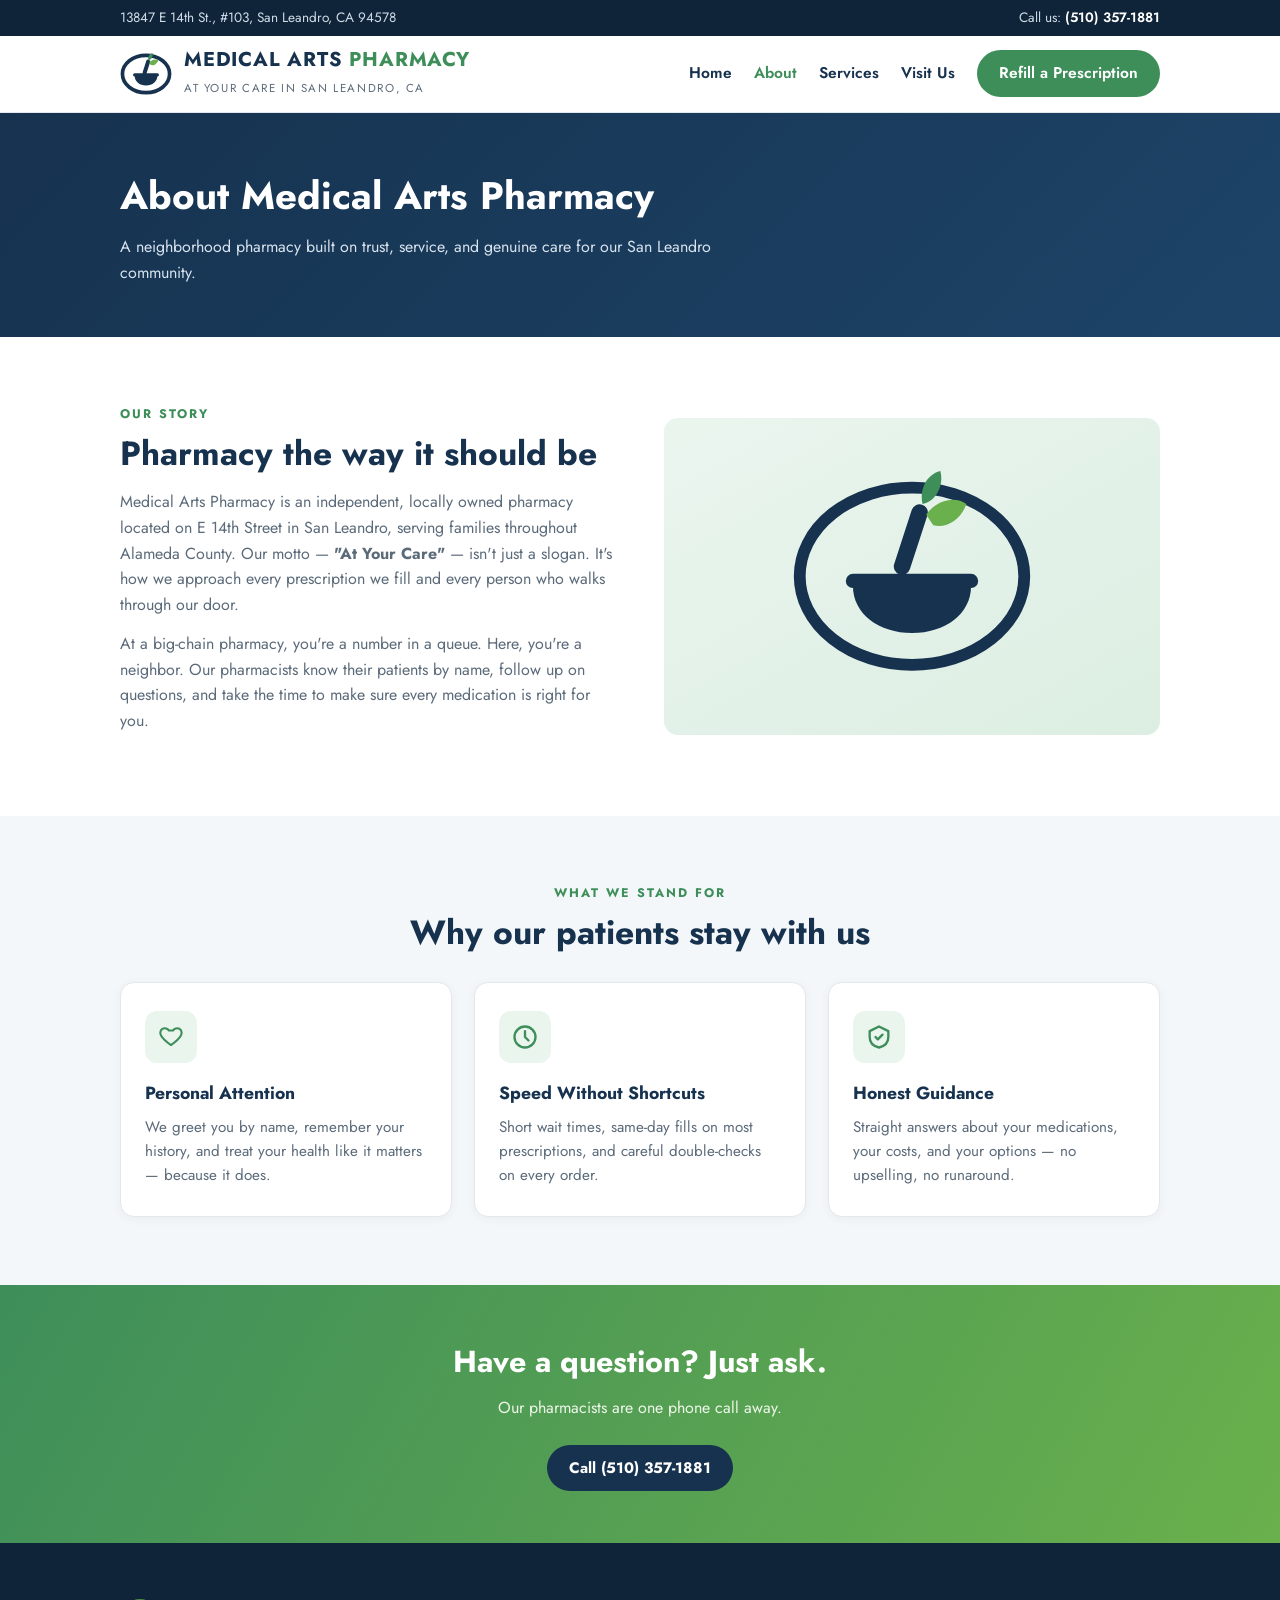
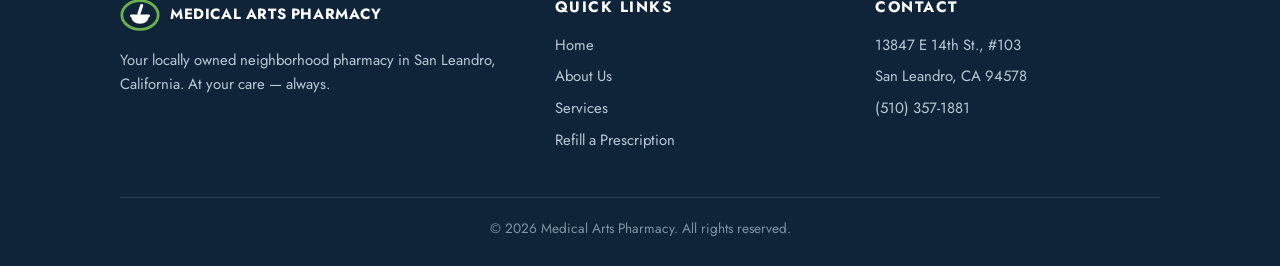
==== about.html @ b936c843 "Medical Arts Pharmacy website Co-Authored-By: Claude Fable 5 <noreply@anthropic.com>" ====
<!DOCTYPE html>
<html lang="en">
<head>
<meta charset="UTF-8">
<meta name="viewport" content="width=device-width, initial-scale=1.0">
<title>About Us | Medical Arts Pharmacy — San Leandro, CA</title>
<meta name="description" content="Learn about Medical Arts Pharmacy, a locally owned independent pharmacy serving San Leandro and Alameda County with personalized care.">
<link rel="canonical" href="https://medicalarts-pharmacy.com/about.html">
<meta property="og:type" content="website">
<meta property="og:title" content="About Us | Medical Arts Pharmacy — San Leandro, CA">
<meta property="og:description" content="A locally owned independent pharmacy serving San Leandro and Alameda County with personalized care.">
<meta property="og:url" content="https://medicalarts-pharmacy.com/about.html">
<link rel="preconnect" href="https://fonts.googleapis.com">
<link rel="preconnect" href="https://fonts.gstatic.com" crossorigin>
<link href="https://fonts.googleapis.com/css2?family=Jost:wght@400;500;600;700&display=swap" rel="stylesheet">
<link rel="stylesheet" href="style.css">
</head>
<body>

<div class="topbar">
  <div class="container">
    <div>13847 E 14th St., #103, San Leandro, CA 94578</div>
    <div>Call us: <a href="tel:+15103571881">(510) 357-1881</a></div>
  </div>
</div>

<header class="site">
  <div class="container">
    <a class="brand" href="index.html">
      <svg viewBox="0 0 64 64" xmlns="http://www.w3.org/2000/svg" aria-hidden="true">
        <ellipse cx="32" cy="32" rx="29" ry="23" fill="none" stroke="#16324f" stroke-width="4.5"/>
        <path d="M18 34h28c0 7-6 12-14 12s-14-5-14-12z" fill="#16324f"/>
        <rect x="16" y="31" width="32" height="4" rx="2" fill="#16324f"/>
        <rect x="30" y="14" width="5" height="19" rx="2.5" fill="#16324f" transform="rotate(18 32.5 23.5)"/>
        <path d="M36 18c3-4 8-5 11-3-1 4-5 7-9 6z" fill="#6ab04c"/>
        <path d="M35 15c-1-4 1-8 5-9 1 4-1 8-5 9z" fill="#3e8e5a"/>
      </svg>
      <span>
        <span class="name">Medical Arts <span>Pharmacy</span></span><br>
        <span class="tag">At Your Care in San Leandro, CA</span>
      </span>
    </a>
    <nav class="main">
      <a href="index.html">Home</a>
      <a href="about.html" class="active">About</a>
      <a href="services.html">Services</a>
      <a href="index.html#visit">Visit Us</a>
      <a href="refill.html" class="btn btn-green">Refill a Prescription</a>
    </nav>
  </div>
</header>

<section class="page-hero">
  <div class="container">
    <h1>About Medical Arts Pharmacy</h1>
    <p>A neighborhood pharmacy built on trust, service, and genuine care for our San Leandro community.</p>
  </div>
</section>

<section class="block">
  <div class="container split">
    <div>
      <div class="kicker">Our Story</div>
      <h2 class="title">Pharmacy the way it should be</h2>
      <p>Medical Arts Pharmacy is an independent, locally owned pharmacy located on E 14th Street in San Leandro, serving families throughout Alameda County. Our motto — <strong>"At Your Care"</strong> — isn't just a slogan. It's how we approach every prescription we fill and every person who walks through our door.</p>
      <p>At a big-chain pharmacy, you're a number in a queue. Here, you're a neighbor. Our pharmacists know their patients by name, follow up on questions, and take the time to make sure every medication is right for you.</p>
    </div>
    <div class="art">
      <svg viewBox="0 0 220 200" xmlns="http://www.w3.org/2000/svg" aria-hidden="true">
        <ellipse cx="110" cy="100" rx="95" ry="75" fill="none" stroke="#16324f" stroke-width="10"/>
        <path d="M60 108h100c0 24-22 40-50 40s-50-16-50-40z" fill="#16324f"/>
        <rect x="54" y="98" width="112" height="12" rx="6" fill="#16324f"/>
        <rect x="102" y="38" width="14" height="62" rx="7" fill="#16324f" transform="rotate(18 109 69)"/>
        <path d="M122 48c9-13 25-16 34-9-4 12-16 21-28 18z" fill="#6ab04c"/>
        <path d="M119 39c-3-12 3-25 15-28 3 12-3 25-15 28z" fill="#3e8e5a"/>
      </svg>
    </div>
  </div>
</section>

<section class="block soft">
  <div class="container center">
    <div class="kicker">What We Stand For</div>
    <h2 class="title">Why our patients stay with us</h2>
    <div class="grid-3" style="text-align:left;margin-top:28px">
      <div class="card">
        <div class="icon"><svg viewBox="0 0 24 24" fill="none" stroke="#3e8e5a" stroke-width="2" stroke-linecap="round" stroke-linejoin="round"><path d="M12 21s-7-4.6-9.5-9C.8 8.6 2.6 5 6 5c2 0 3.4 1.1 4 2.2h4c.6-1.1 2-2.2 4-2.2 3.4 0 5.2 3.6 3.5 7-2.5 4.4-9.5 9-9.5 9z" transform="scale(0.9) translate(1.3 0)"/></svg></div>
        <h3>Personal Attention</h3>
        <p>We greet you by name, remember your history, and treat your health like it matters — because it does.</p>
      </div>
      <div class="card">
        <div class="icon"><svg viewBox="0 0 24 24" fill="none" stroke="#3e8e5a" stroke-width="2" stroke-linecap="round" stroke-linejoin="round"><circle cx="12" cy="12" r="9"/><path d="M12 7v5l3 3"/></svg></div>
        <h3>Speed Without Shortcuts</h3>
        <p>Short wait times, same-day fills on most prescriptions, and careful double-checks on every order.</p>
      </div>
      <div class="card">
        <div class="icon"><svg viewBox="0 0 24 24" fill="none" stroke="#3e8e5a" stroke-width="2" stroke-linecap="round" stroke-linejoin="round"><path d="M12 3l8 4v5c0 5-3.5 8-8 9-4.5-1-8-4-8-9V7z"/><path d="M9 12l2 2 4-4"/></svg></div>
        <h3>Honest Guidance</h3>
        <p>Straight answers about your medications, your costs, and your options — no upselling, no runaround.</p>
      </div>
    </div>
  </div>
</section>

<section class="cta-band">
  <div class="container">
    <h2>Have a question? Just ask.</h2>
    <p>Our pharmacists are one phone call away.</p>
    <a class="btn btn-navy" href="tel:+15103571881">Call (510) 357-1881</a>
  </div>
</section>

<footer class="site">
  <div class="container">
    <div class="footer-grid">
      <div>
        <div class="footer-brand">
          <svg viewBox="0 0 64 64" xmlns="http://www.w3.org/2000/svg" aria-hidden="true">
            <ellipse cx="32" cy="32" rx="29" ry="23" fill="none" stroke="#6ab04c" stroke-width="4.5"/>
            <path d="M18 34h28c0 7-6 12-14 12s-14-5-14-12z" fill="#fff"/>
            <rect x="16" y="31" width="32" height="4" rx="2" fill="#fff"/>
            <rect x="30" y="14" width="5" height="19" rx="2.5" fill="#fff" transform="rotate(18 32.5 23.5)"/>
          </svg>
          Medical Arts Pharmacy
        </div>
        <p>Your locally owned neighborhood pharmacy in San Leandro, California. At your care — always.</p>
      </div>
      <div>
        <h4>Quick Links</h4>
        <ul>
          <li><a href="index.html">Home</a></li>
          <li><a href="about.html">About Us</a></li>
          <li><a href="services.html">Services</a></li>
          <li><a href="refill.html">Refill a Prescription</a></li>
        </ul>
      </div>
      <div>
        <h4>Contact</h4>
        <ul>
          <li>13847 E 14th St., #103</li>
          <li>San Leandro, CA 94578</li>
          <li><a href="tel:+15103571881">(510) 357-1881</a></li>
        </ul>
      </div>
    </div>
    <div class="copyright">© 2026 Medical Arts Pharmacy. All rights reserved.</div>
  </div>
</footer>

</body>
</html>
---- style.css ----
/* Medical Arts Pharmacy — site styles */
:root {
  --navy: #16324f;
  --navy-dark: #0f2438;
  --green: #3e8e5a;
  --green-bright: #6ab04c;
  --green-pale: #eaf5ee;
  --ink: #2b3a4a;
  --muted: #5c6b7a;
  --bg: #ffffff;
  --bg-soft: #f4f7f9;
  --border: #e2e8ee;
  --radius: 14px;
  --shadow: 0 6px 24px rgba(22, 50, 79, 0.10);
}

* { margin: 0; padding: 0; box-sizing: border-box; }

html { scroll-behavior: smooth; }

body {
  font-family: "Jost", "Segoe UI", system-ui, -apple-system, sans-serif;
  color: var(--ink);
  background: var(--bg);
  line-height: 1.6;
}

img, svg { max-width: 100%; display: block; }

a { color: var(--green); text-decoration: none; }
a:hover { text-decoration: underline; }

.container {
  max-width: 1080px;
  margin: 0 auto;
  padding: 0 20px;
}

/* ---------- Top bar ---------- */
.topbar {
  background: var(--navy-dark);
  color: #cfdce8;
  font-size: 0.85rem;
  padding: 7px 0;
}
.topbar .container {
  display: flex;
  justify-content: space-between;
  flex-wrap: wrap;
  gap: 6px 20px;
}
.topbar a { color: #ffffff; font-weight: 600; }

/* ---------- Header ---------- */
header.site {
  background: #fff;
  border-bottom: 1px solid var(--border);
  position: sticky;
  top: 0;
  z-index: 50;
}
header.site .container {
  display: flex;
  align-items: center;
  justify-content: space-between;
  gap: 16px;
  padding-top: 12px;
  padding-bottom: 12px;
  flex-wrap: wrap;
}
.brand {
  display: flex;
  align-items: center;
  gap: 12px;
  text-decoration: none !important;
}
.brand svg { width: 52px; height: 52px; flex: none; }
.brand .name {
  font-size: 1.25rem;
  font-weight: 700;
  letter-spacing: 0.04em;
  color: var(--navy);
  line-height: 1.15;
  text-transform: uppercase;
}
.brand .name span { color: var(--green); }
.brand .tag {
  font-size: 0.72rem;
  letter-spacing: 0.14em;
  text-transform: uppercase;
  color: var(--muted);
}

nav.main {
  display: flex;
  align-items: center;
  gap: 22px;
  flex-wrap: wrap;
}
nav.main a {
  color: var(--navy);
  font-weight: 600;
  font-size: 0.97rem;
}
nav.main a:hover { color: var(--green); text-decoration: none; }
nav.main a.active { color: var(--green); }

.btn {
  display: inline-block;
  padding: 11px 22px;
  border-radius: 999px;
  font-weight: 700;
  font-size: 0.95rem;
  text-decoration: none !important;
  transition: transform 0.12s ease, box-shadow 0.12s ease;
}
.btn:hover { transform: translateY(-1px); box-shadow: var(--shadow); }
.btn-green { background: var(--green); color: #fff !important; }
.btn-navy { background: var(--navy); color: #fff !important; }
.btn-outline {
  border: 2px solid var(--navy);
  color: var(--navy) !important;
  padding: 9px 20px;
  background: transparent;
}

/* ---------- Hero ---------- */
.hero {
  background: linear-gradient(135deg, var(--navy) 0%, #1d4468 55%, #26567f 100%);
  color: #fff;
  padding: 72px 0 64px;
  position: relative;
  overflow: hidden;
}
.hero::after {
  content: "";
  position: absolute;
  right: -140px;
  top: -140px;
  width: 480px;
  height: 480px;
  border-radius: 50%;
  background: radial-gradient(circle, rgba(106, 176, 76, 0.28), transparent 65%);
}
.hero .container {
  display: grid;
  grid-template-columns: 1.2fr 0.8fr;
  gap: 48px;
  align-items: center;
  position: relative;
  z-index: 1;
}
.hero h1 {
  font-size: clamp(1.9rem, 4vw, 2.8rem);
  line-height: 1.2;
  font-weight: 700;
}
.hero h1 em { color: var(--green-bright); font-style: normal; }
.hero p.lead {
  margin: 18px 0 26px;
  font-size: 1.08rem;
  color: #d8e3ee;
  max-width: 46ch;
}
.hero .actions { display: flex; gap: 14px; flex-wrap: wrap; }
.badges {
  margin-top: 30px;
  display: flex;
  flex-wrap: wrap;
  gap: 10px 18px;
  font-size: 0.9rem;
  color: #cfe6d6;
}
.badges span { display: flex; align-items: center; gap: 7px; }
.badges svg { width: 17px; height: 17px; flex: none; }

.hero-art {
  background: rgba(255, 255, 255, 0.07);
  border: 1px solid rgba(255, 255, 255, 0.14);
  border-radius: var(--radius);
  padding: 34px;
  display: flex;
  justify-content: center;
}
.hero-art svg { width: 100%; max-width: 300px; height: auto; }

/* ---------- Sections ---------- */
section.block { padding: 68px 0; }
section.block.soft { background: var(--bg-soft); }
section.block.pale { background: var(--green-pale); }

.kicker {
  text-transform: uppercase;
  letter-spacing: 0.16em;
  font-size: 0.78rem;
  font-weight: 700;
  color: var(--green);
  margin-bottom: 8px;
}
h2.title {
  font-size: clamp(1.5rem, 3vw, 2.1rem);
  color: var(--navy);
  margin-bottom: 14px;
  line-height: 1.25;
}
.center { text-align: center; }
.center .intro { max-width: 60ch; margin: 0 auto 40px; color: var(--muted); }

/* ---------- Cards ---------- */
.grid-3 { display: grid; grid-template-columns: repeat(3, 1fr); gap: 22px; }
.grid-2 { display: grid; grid-template-columns: repeat(2, 1fr); gap: 22px; }

.card {
  background: #fff;
  border: 1px solid var(--border);
  border-radius: var(--radius);
  padding: 28px 24px;
  box-shadow: 0 2px 10px rgba(22, 50, 79, 0.05);
}
.card .icon {
  width: 52px;
  height: 52px;
  border-radius: 12px;
  background: var(--green-pale);
  display: flex;
  align-items: center;
  justify-content: center;
  margin-bottom: 16px;
}
.card .icon svg { width: 28px; height: 28px; }
.card h3 { color: var(--navy); font-size: 1.1rem; margin-bottom: 8px; }
.card p { color: var(--muted); font-size: 0.95rem; }

/* ---------- Split (who we are) ---------- */
.split {
  display: grid;
  grid-template-columns: 1fr 1fr;
  gap: 48px;
  align-items: center;
}
.split .art {
  background: linear-gradient(150deg, var(--green-pale), #dceee2);
  border-radius: var(--radius);
  padding: 40px;
  display: flex;
  justify-content: center;
}
.split .art svg { max-width: 260px; }
.split p { color: var(--muted); margin-bottom: 14px; }
.checklist { list-style: none; margin: 18px 0 24px; }
.checklist li {
  display: flex;
  gap: 10px;
  align-items: flex-start;
  margin-bottom: 10px;
  color: var(--ink);
}
.checklist svg { width: 20px; height: 20px; flex: none; margin-top: 3px; }

/* ---------- Visit / contact ---------- */
.visit-grid {
  display: grid;
  grid-template-columns: 0.9fr 1.1fr;
  gap: 28px;
  align-items: stretch;
}
.info-card {
  background: #fff;
  border: 1px solid var(--border);
  border-radius: var(--radius);
  padding: 30px;
}
.info-card h3 {
  color: var(--navy);
  font-size: 1.05rem;
  margin-bottom: 10px;
  display: flex;
  align-items: center;
  gap: 9px;
}
.info-card h3 svg { width: 20px; height: 20px; }
.info-card + .info-card { margin-top: 20px; }
.hours { width: 100%; border-collapse: collapse; font-size: 0.95rem; }
.hours td { padding: 5px 0; color: var(--muted); }
.hours td:last-child { text-align: right; color: var(--ink); font-weight: 600; }
.map-wrap {
  border-radius: var(--radius);
  overflow: hidden;
  border: 1px solid var(--border);
  min-height: 340px;
}
.map-wrap iframe { width: 100%; height: 100%; min-height: 340px; border: 0; }

/* ---------- CTA band ---------- */
.cta-band {
  background: linear-gradient(120deg, var(--green) 0%, var(--green-bright) 100%);
  color: #fff;
  padding: 52px 0;
  text-align: center;
}
.cta-band h2 { font-size: clamp(1.4rem, 3vw, 1.9rem); margin-bottom: 10px; }
.cta-band p { color: #eef7ea; margin-bottom: 24px; }
.cta-band .btn-navy:hover { box-shadow: 0 6px 24px rgba(0, 0, 0, 0.25); }

/* ---------- Page hero (inner pages) ---------- */
.page-hero {
  background: linear-gradient(135deg, var(--navy) 0%, #1d4468 100%);
  color: #fff;
  padding: 52px 0;
}
.page-hero h1 { font-size: clamp(1.7rem, 3.5vw, 2.4rem); }
.page-hero p { color: #d8e3ee; margin-top: 8px; max-width: 60ch; }

/* ---------- Steps (refill page) ---------- */
.steps { counter-reset: step; display: grid; gap: 18px; max-width: 640px; }
.step {
  background: #fff;
  border: 1px solid var(--border);
  border-radius: var(--radius);
  padding: 22px 24px 22px 74px;
  position: relative;
}
.step::before {
  counter-increment: step;
  content: counter(step);
  position: absolute;
  left: 22px;
  top: 22px;
  width: 36px;
  height: 36px;
  border-radius: 50%;
  background: var(--green);
  color: #fff;
  font-weight: 700;
  display: flex;
  align-items: center;
  justify-content: center;
}
.step h3 { color: var(--navy); font-size: 1.05rem; margin-bottom: 4px; }
.step p { color: var(--muted); font-size: 0.95rem; }

.callout {
  background: var(--green-pale);
  border: 1px solid #cbe5d4;
  border-radius: var(--radius);
  padding: 26px 30px;
  display: flex;
  align-items: center;
  justify-content: space-between;
  gap: 20px;
  flex-wrap: wrap;
  margin-top: 34px;
}
.callout strong { color: var(--navy); font-size: 1.1rem; }
.callout .phone-big {
  font-size: 1.5rem;
  font-weight: 700;
  color: var(--green);
  white-space: nowrap;
}

/* ---------- Footer ---------- */
footer.site {
  background: var(--navy-dark);
  color: #b9c9d6;
  padding: 52px 0 26px;
  font-size: 0.93rem;
}
.footer-grid {
  display: grid;
  grid-template-columns: 1.4fr 1fr 1fr;
  gap: 36px;
  margin-bottom: 36px;
}
footer.site h4 {
  color: #fff;
  font-size: 0.95rem;
  text-transform: uppercase;
  letter-spacing: 0.1em;
  margin-bottom: 14px;
}
footer.site ul { list-style: none; }
footer.site li { margin-bottom: 8px; }
footer.site a { color: #b9c9d6; }
footer.site a:hover { color: #fff; }
.footer-brand {
  display: flex;
  align-items: center;
  gap: 10px;
  margin-bottom: 14px;
  color: #fff;
  font-weight: 700;
  letter-spacing: 0.04em;
  text-transform: uppercase;
}
.footer-brand svg { width: 40px; height: 40px; }
.copyright {
  border-top: 1px solid rgba(255, 255, 255, 0.12);
  padding-top: 20px;
  text-align: center;
  font-size: 0.85rem;
  color: #7f93a5;
}

/* ---------- Responsive ---------- */
@media (max-width: 860px) {
  .hero .container, .split, .visit-grid { grid-template-columns: 1fr; }
  .grid-3 { grid-template-columns: 1fr 1fr; }
  .footer-grid { grid-template-columns: 1fr 1fr; }
  .hero-art { display: none; }
  .split .art { order: -1; }
}
@media (max-width: 560px) {
  .grid-3, .grid-2, .footer-grid { grid-template-columns: 1fr; }
  nav.main { gap: 14px; font-size: 0.9rem; }
  .topbar .container { justify-content: center; text-align: center; }
}
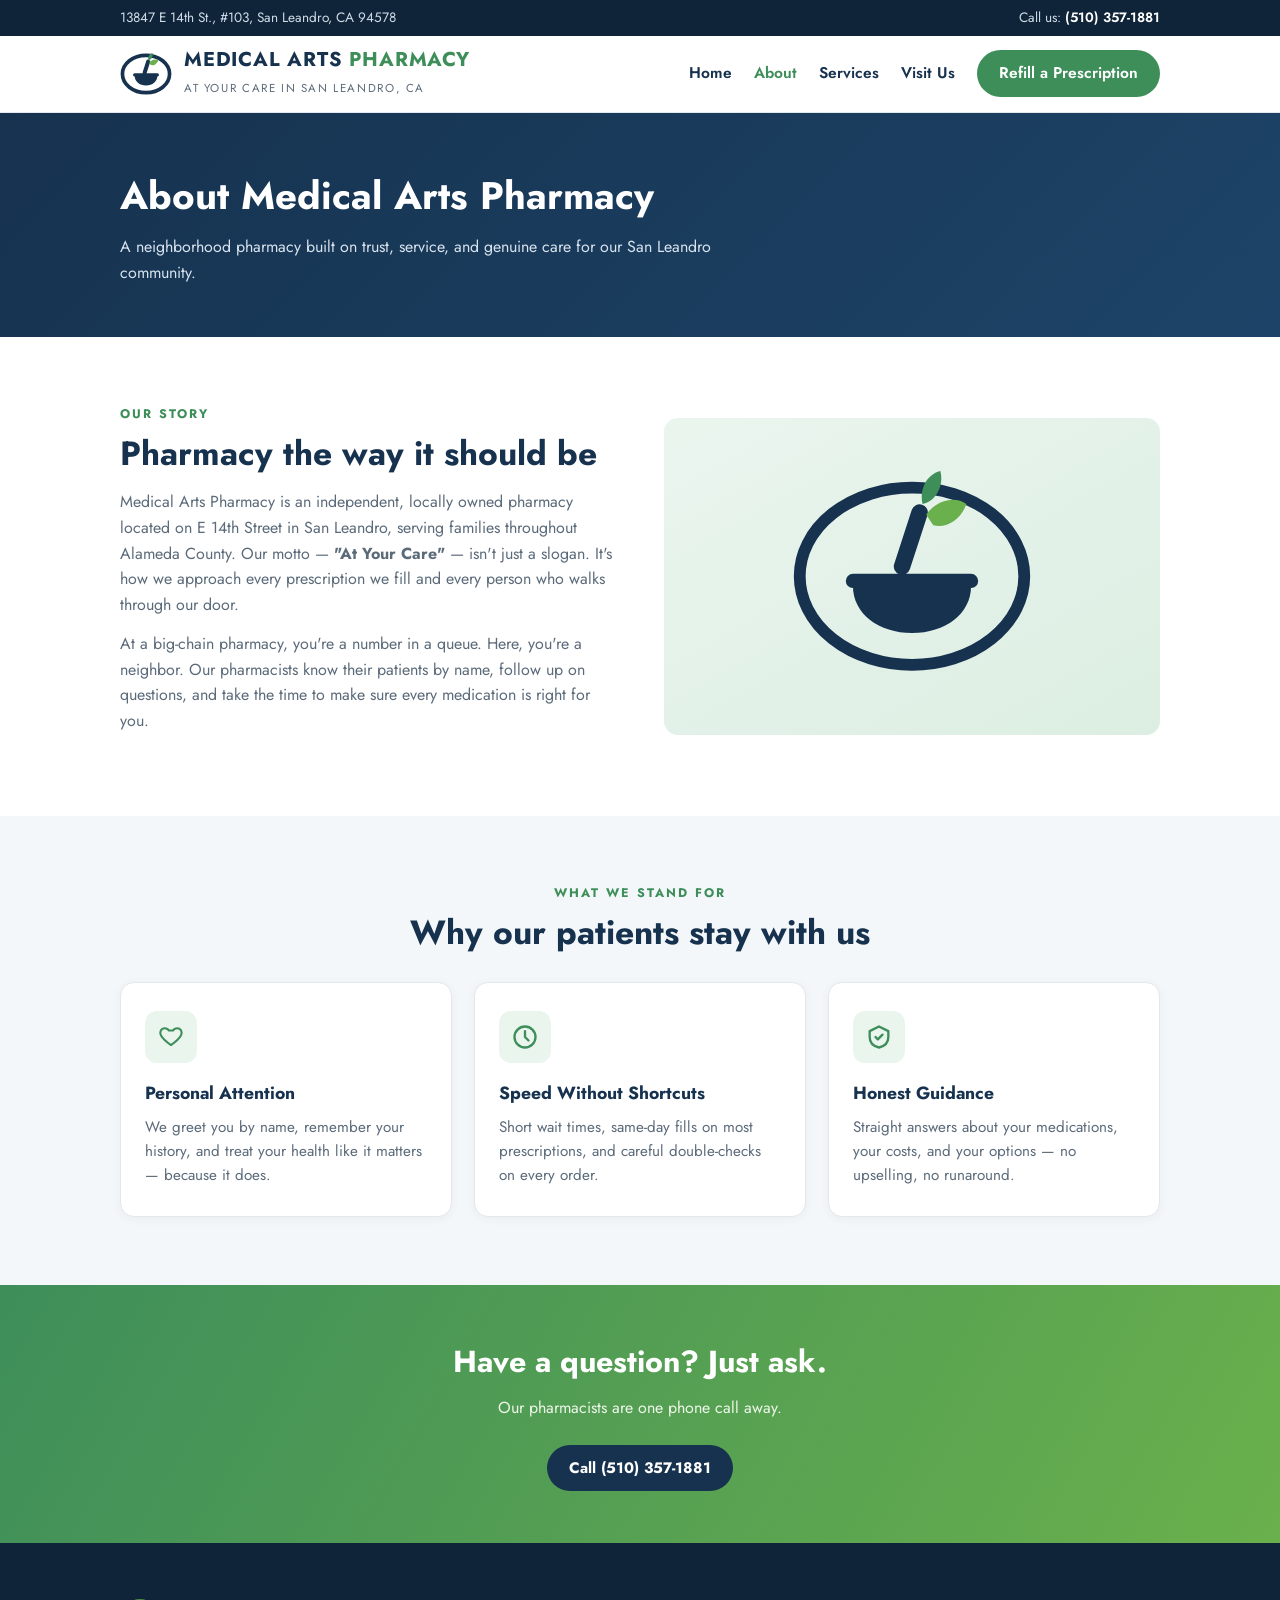
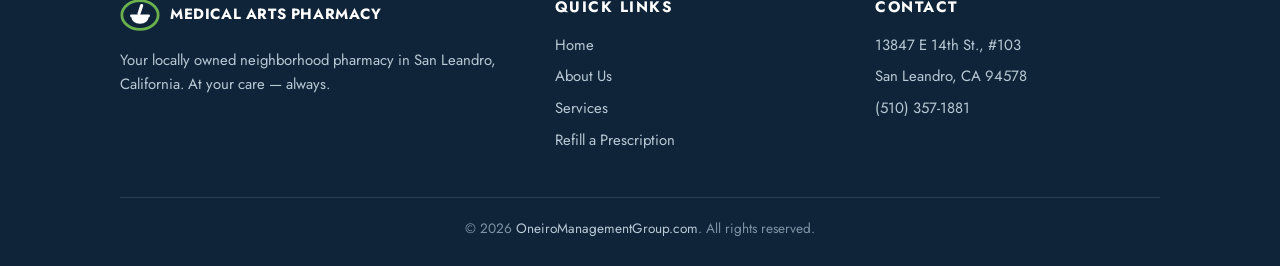
==== commit 57f3e6c5: "Credit Oneiro Management Group in footer copyright Co-Authored-By: Claude Fable 5 <noreply@anthropic" ====
--- a/about.html
+++ b/about.html
@@ -143,7 +143,7 @@
         </ul>
       </div>
     </div>
-    <div class="copyright">© 2026 Medical Arts Pharmacy. All rights reserved.</div>
+    <div class="copyright">© 2026 <a href="https://www.oneiromanagementgroup.com" target="_blank" rel="noopener">OneiroManagementGroup.com</a>. All rights reserved.</div>
   </div>
 </footer>
 
